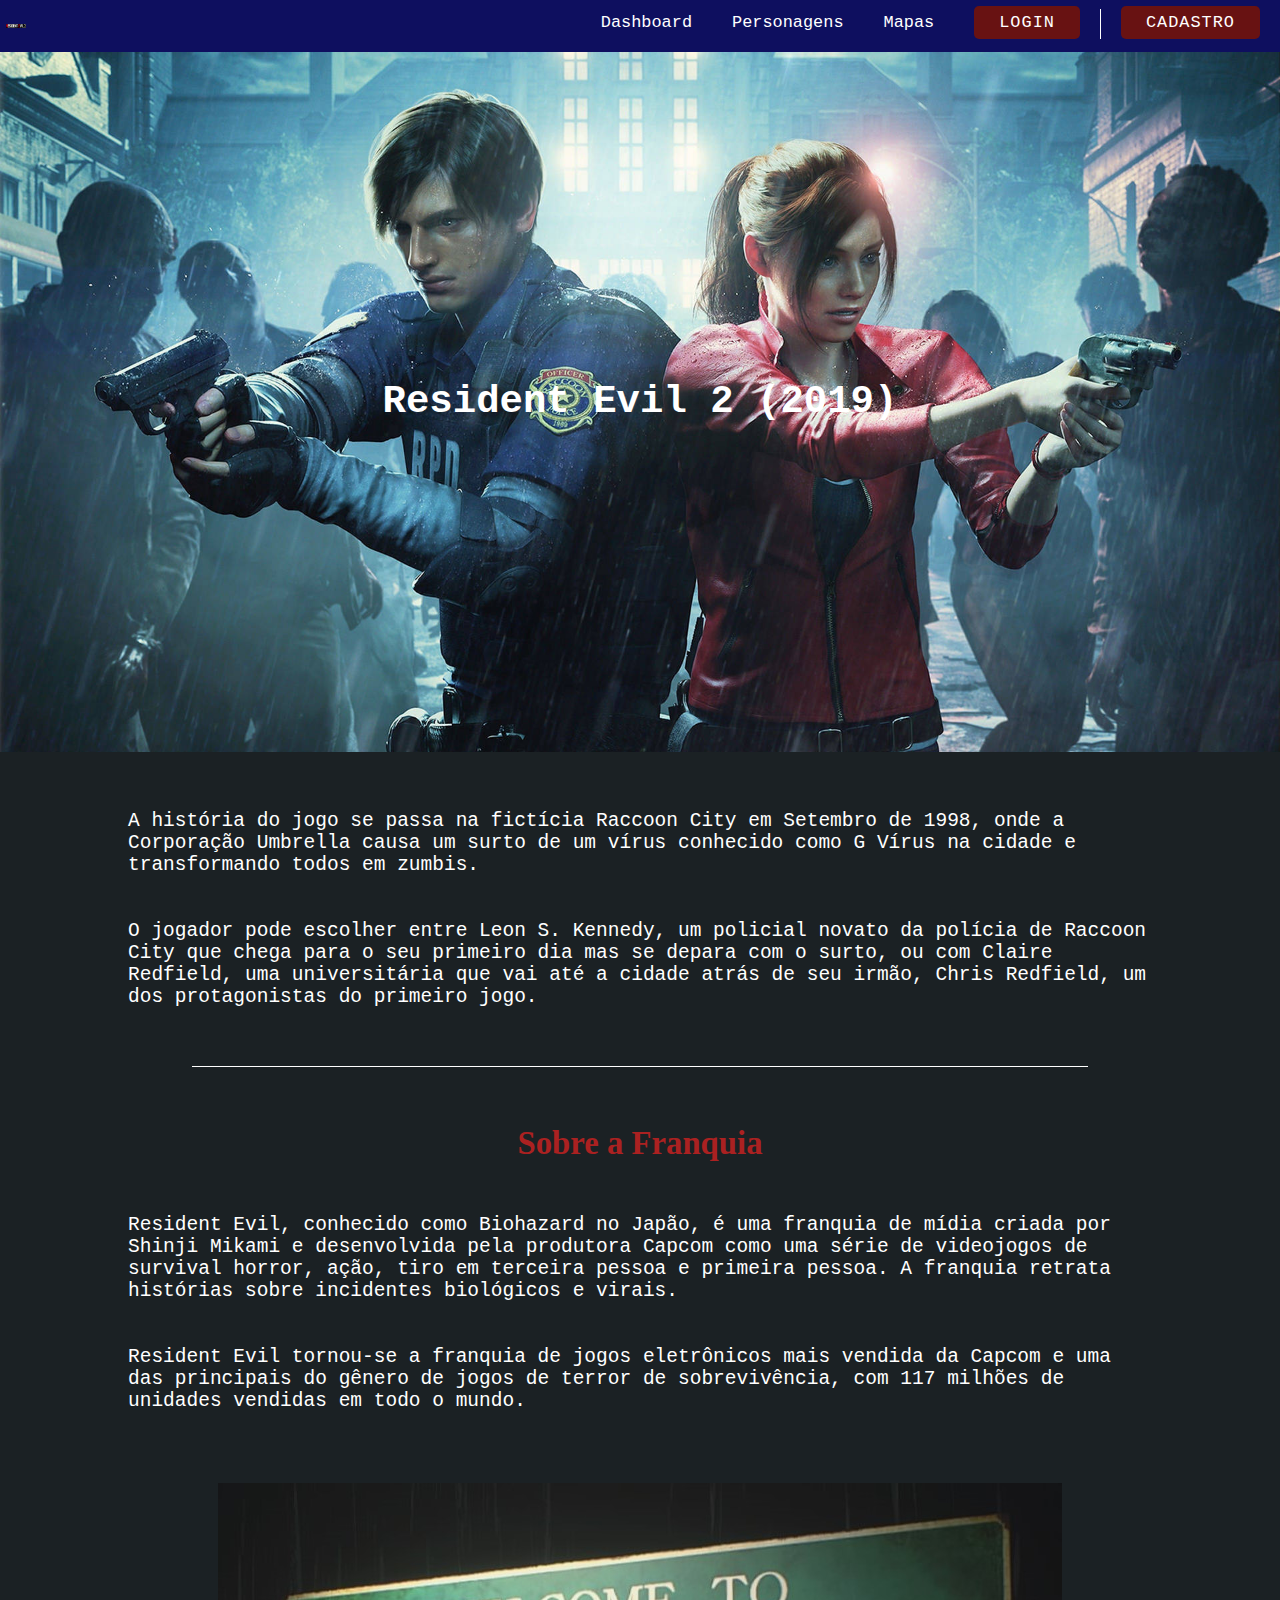
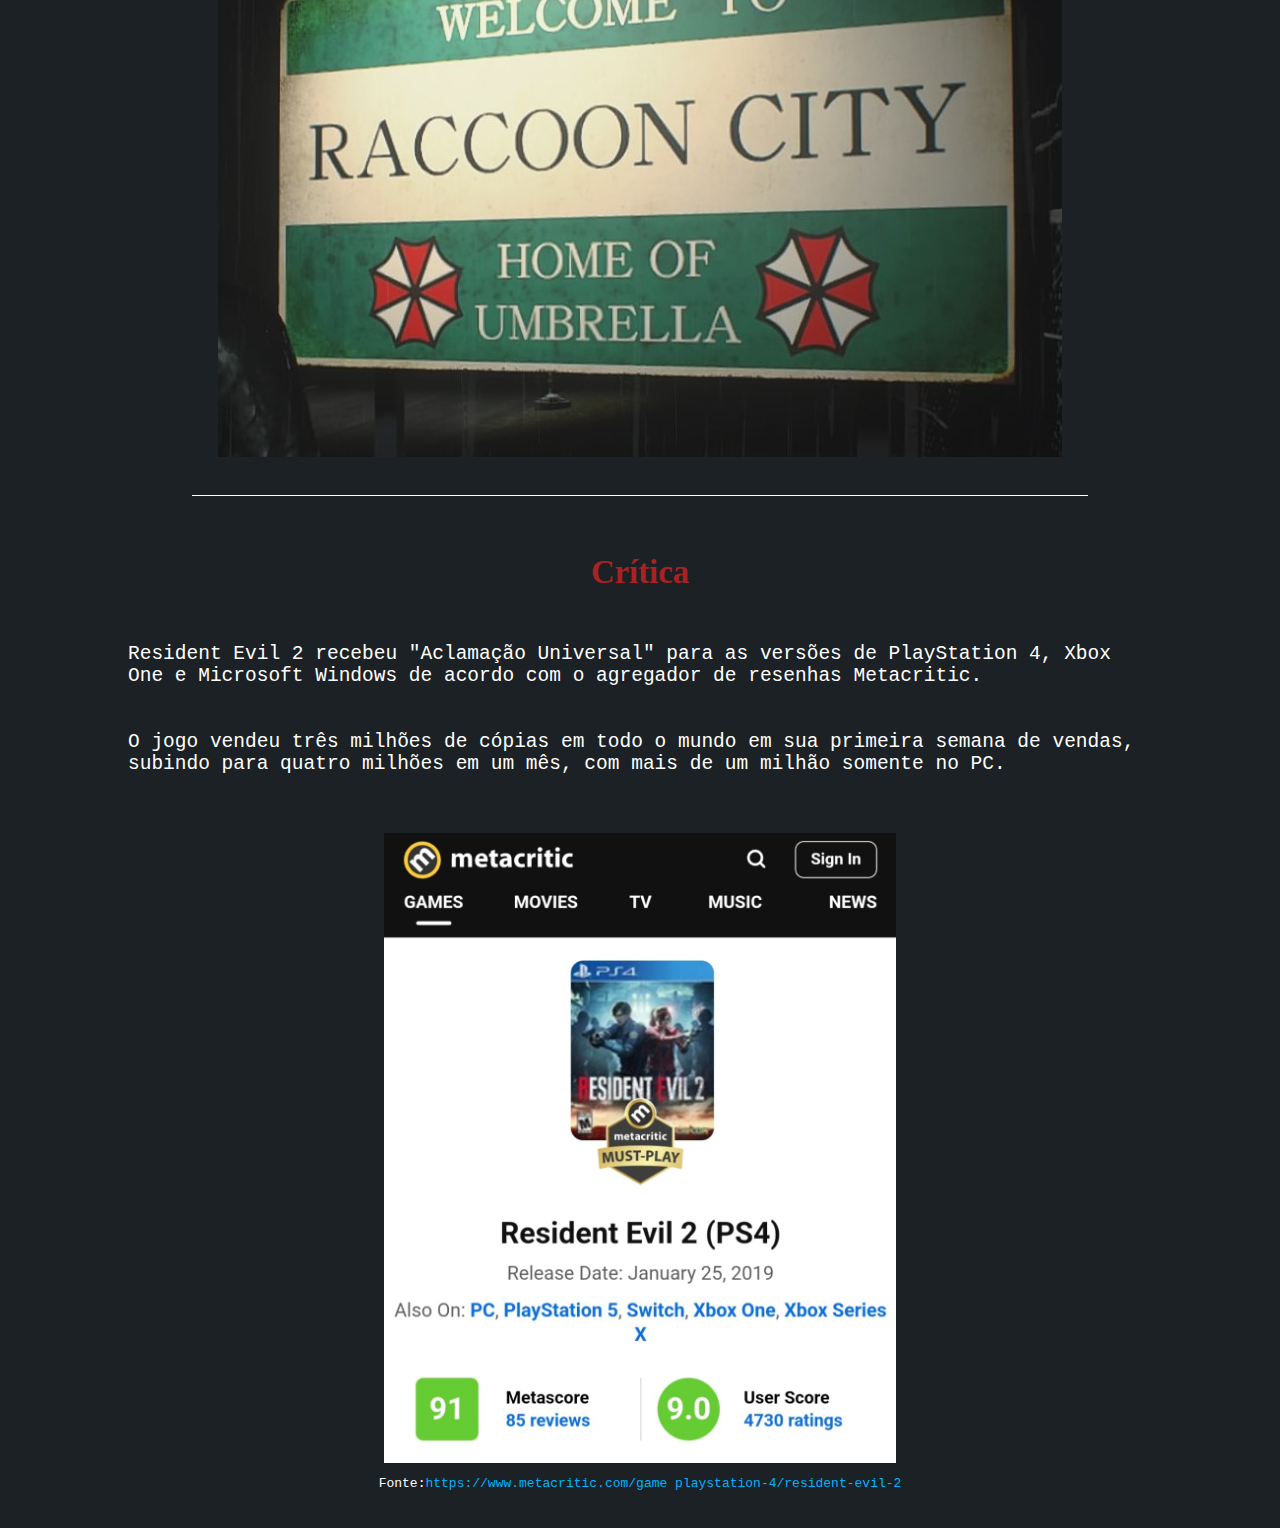
==== site/index.html @ abef38f1 "Inico da pg Cadastro e modificações indes e Person" ====
<!DOCTYPE html>
<html lang="en">

<head>
    <meta charset="UTF-8">
    <meta http-equiv="X-UA-Compatible" content="IE=edge">
    <meta name="viewport" content="width=device-width, initial-scale=1.0">
    <title>Home</title>
    <link rel="shortcut icon" href="img/UmbrellaIcon2.png">
    <link rel="stylesheet" href="style.css">
</head>

<body>
    <div class="containerGeralHome">
        <div class="containerHeader">
            <div class="headerContainer">
                <div class="ImgLogo">
                    <a href="index.html">
                        <img src="img/LogoRE21.jpg" alt="logoUmbrella">
                    </a>
                </div>
                <ul class="itensNavbar">
                    <li><a href="">Dashboard</a></li>
                    <li><a href="Personagens.html">Personagens</a></li>
                    <li><a href="">Mapas</a></li>
                    <li><a href="" class="ButtonLoggin">LOGIN</a></li>
                    <div class="separacaoHeader"></div>
                    <li><a href="cadastro.html" class="ButtonLoggin">CADASTRO</a></li>
                </ul>
            </div>
        </div>

        <div class="homeimg1">
            <div class="tituloRE2">
                <h3>Resident Evil 2 (2019)</h3>
            </div>
        </div>
        <div class="textoRE2">
            <p>
                A história do jogo se passa na fictícia Raccoon City em Setembro de 1998, onde a Corporação Umbrella
                causa um surto de um vírus conhecido como G Vírus na cidade e transformando todos em zumbis.<br><br><br>
                O jogador pode escolher entre Leon S. Kennedy, um policial novato da polícia de Raccoon City que
                chega para o seu primeiro dia mas se depara com o surto, ou com Claire Redfield, uma universitária
                que vai até a cidade atrás de seu irmão, Chris Redfield, um dos protagonistas do primeiro jogo.
            </p>
            
        </div>
        <div class="containerDivisoria"></div>

        <div class="headerSobreFranquia">
            <div class="containerSobreFranquia">
                <div class="tituloSobreFranquia">
                    <h3>Sobre a Franquia</h3>
                </div>
                <div class="textoSobreFranquia">
                    <p>Resident Evil, conhecido como Biohazard no Japão, é uma franquia de mídia criada por Shinji
                        Mikami e desenvolvida pela produtora Capcom como uma série de videojogos de survival horror,
                        ação, tiro em terceira pessoa e primeira pessoa. A franquia retrata histórias sobre incidentes
                        biológicos e virais.<br><br><br> 
                        Resident Evil tornou-se a franquia de jogos eletrônicos mais vendida da Capcom e uma das principais do gênero de jogos de terror de sobrevivência, com 117 milhões de unidades vendidas em todo o mundo.</p>
                </div>
                <div class="imgWelcome">
                    <img src="img/WelcomeRaccoon.jpg" alt="WelcomeRaccoon">
                </div>
            </div>
            <div class="containerDivisoria"></div>
        </div>

        <div class="headerCritica">
            <div class="containerCritica">
                <div class="tituloCritica">
                    <h3>Crítica</h3>
                </div>
                <div class="textoCritica">
                    <p>Resident Evil 2 recebeu "Aclamação Universal" para as versões de PlayStation 4, Xbox One e
                        Microsoft Windows de acordo com o agregador de resenhas Metacritic.<br><br><br>
                        O jogo vendeu três milhões de cópias em todo o mundo em sua primeira semana de vendas, subindo
                        para quatro milhões em um mês, com mais de um milhão somente no PC.</p>
                </div>
                <div class="imgCritica">
                    <img src="img/RE2Nota.jpg" alt="CriticaIMG">
                </div>
                <div class="linkCritica">
                    <p>
                        Fonte:<a href="https://www.metacritic.com/game/playstation-4/resident-evil-2">https://www.metacritic.com/game playstation-4/resident-evil-2</a> 
                    </p>
                </div>
            </div>
        </div>

    </div>


</body>

</html>
---- site/style.css ----
body {
    margin: 0;
    padding: 0;
    background-color: #1B2124;
    font-family: monospace;

}

/* HEADER NAVBAR*/

.containerGeralHome {
    width: 100%;
}

.containerHeader {
    display: flex;
    width: 100%;
    margin: auto;
    background-color: #0e0f5f;
    background-blend-mode: multiply;
    /* position: sticky;
    top: 0; */
}

.headerContainer {
    display: flex;
    width: 100%;
    align-items: center;
}

.ImgLogo img {
    display: flex;
    align-items: center;
    width: 70%;
    margin: 10%;
    margin-left: 20%;
    transition: 0.5s;
}

.ImgLogo img:hover{
    display: flex;
    align-items: center;
    width: 85%;
    margin: 10%;
    margin-left: 20%;
    transition: 0.5s;
}

.itensNavbar {
    display: flex;
    list-style: none;
    margin-left: 40%;
    width: 100%;
    justify-content: space-evenly;
}

.itensNavbar a {
    margin: 20px;
    font-size: 130%;
    color: white;
    text-decoration: none;
}

.ButtonLoggin {
    cursor: pointer;
    padding: 7px 25px;
    color: white;
    letter-spacing: 1px;
    border-radius: 5px;
    text-decoration: none;
    background-color: #681212;
    transition: 0.5s;
}

.ButtonLoggin:hover{
    cursor: pointer;
    padding: 7px 25px;
    color: white;
    letter-spacing: 3px;
    border-radius: 5px;
    text-decoration: none;
    border: 4px solid #681212;
    background-color: transparent;
    transition: 0.5s;
}

.separacaoHeader{
    display: flex;
    width: 1px;
    margin-top: -4px;
    height: 30px;
    background: white;
}

/* EXPLICANDO HISTÓRIA */

.homeimg1 {
    display: flex;
    margin-bottom: 3%;
    background-image: url(img/RE2R.jpg);
    background-size: 100%;
    width: 100%;
    height: 700px;
    text-align: center;
    background-repeat: no-repeat;
    align-items: center;
    color: white;
}

.tituloRE2 {
    width: 100%;
    justify-content: center;
    flex-direction: column;
    /* transition: .5s ease-out;
    transition-delay: .2s;   */
}

.tituloRE2 h3 {
    width: 100%;
    font-size: 300%;
}

.textoRE2 {
    display: flex;
    justify-content: center;
    align-items: center;
}

.textoRE2 p {
    display: flex;
    font-size: 150%;
    color: white;
    width: 80%;

}

/* SOBRE FRANQUIA*/

.imgWelcome {
    display: flex;
    justify-content: center;
}

.imgWelcome img {
    margin-top: 4%;
    margin-bottom: 0%;
    display: flex;
    justify-content: center;
}

.tituloSobreFranquia {
    display: flex;
    font-family: 'Times New Roman', Times, serif;
    color: #ab2121;
    justify-content: center;
    font-size: 175%;
    margin-top: -1%;
}

.textoSobreFranquia {
    display: flex;
    justify-content: center;
    color: white;
}

.textoSobreFranquia p {
    display: flex;
    width: 80%;
    font-size: 150%;
}

.containerDivisoria {
    display: flex;
    width: 70%;
    margin: 3% 15%;
    height: 0.5px;
    background: white;
}

/* CRÍTICA */

.tituloCritica {
    display: flex;
    justify-content: center;
    font-family: 'Times New Roman', Times, serif;
    color: #ab2121;
    font-size: 175%;
    margin-top: -1%;
}

.textoCritica {
    display: flex;
    justify-content: center;
    color: white;
}

.textoCritica p {
    display: flex;
    width: 80%;
    font-size: 150%;
}

.imgCritica {
    display: flex;
    justify-content: center;
}

.imgCritica img {
    margin-top: 3%;
    display: flex;
    justify-content: center;
    width: 40%;
}

.linkCritica {
    display: flex;
    justify-content: center;
    color: white;
    list-style: none;
    width: 100%;
    font-size: 100%;
}

.linkCritica a {
    text-decoration: none;
    color: rgb(0, 179, 255);
}

/* Página PERSONAGENS */

.containerPersonagens{
    backdrop-filter: blur(10px);
}

.PersonagensImgGeral {
    display: flex;
    background-image: url(img/wpp\ RE2.jpg);
    background-size: 100%;
    /* background-repeat: no-repeat; */
    width: 100%;
    height: 4250px;
    background-color: #444444a6;
    background-blend-mode: multiply;
}

.PersonagensContainetGeral {
    display: flex;
    justify-content: center;
}

/* Leon */
.containerLeonGeral {
    display: flex;
    justify-content: center;
    background-color: #d1d1d1a8;
    margin: 5%;
    width: 60%;
   border-top-left-radius: 140px;
   border-bottom-left-radius: 140px;

}


.ImgLeon img {
    display: flex;
    margin-top: 23%;
    margin-left: 5%;
    border-radius: 55%;
}

.sobreLeon {
    font-size: 150%;
    width: 60%;
    margin-left: 10%;
    color: rgb(0, 0, 0);
}

.containerDivisoriaP {
    display: flex;
    width: 90%;
    margin: 3% 5%;
    height: 0.5px;
    background: white;
}


/* Claire */
.containerPosition{
    display: flex;
    justify-content: end;
}

.containerClaireGeral {
    display: flex;
    justify-content: center;
    background-color: #d1d1d1a8;
    margin-right: 5%;
    margin-top: 3%;
    margin-bottom: 3%;
    width: 55%;
    border-top-right-radius: 140px;
    border-bottom-right-radius: 140px;
}

.ImgClaire img {
    display: flex;
    margin-top: 20%;
    margin-left: 0%;
    border-radius: 50%;
}

.sobreClaire {
    font-size: 150%;
    width: 60%;
    margin-left: 5%;
    color: rgb(0, 0, 0);
}

.containerDivisoriaP {
    display: flex;
    width: 90%;
    margin: 3% 5%;
    height: 1px;
    background: rgb(253, 253, 253);
}

/* Ada */
.containerAda {
    display: flex;
    justify-content: center;
    background-color: #d1d1d1a8;
    margin: 5%;
    width: 55%;
    border-radius: 0%;
    border-top-left-radius: 140px;
    border-bottom-left-radius: 140px;
}

.ImgAda img {
    display: flex;
    margin-top: 16%;
    margin-left: 7%;
    border-radius: 55%;
}

.sobreAda {
    font-size: 150%;
    width: 60%;
    margin-left: 10%;
    color: rgb(0, 0, 0);
}

.containerDivisoriaP {
    display: flex;
    width: 90%;
    margin: 3% 5%;
    height: 0.5px;
    background: white;
}

/* Sherry */
.containerPosition{
    display: flex;
    justify-content: end;
}

.containerSherryGeral {
    display: flex;
    justify-content: center;
    background-color: #d1d1d1a8;
    margin-right: 5%;
    margin-top: 3%;
    margin-bottom: 3%;
    width: 55%;
    border-top-right-radius: 140px;
    border-bottom-right-radius: 140px;
}

.ImgSherry img {
    display: flex;
    margin-top: 15%;
    margin-left: 3%;
    border-radius: 50%;
}

.sobreSherry {
    font-size: 150%;
    width: 60%;
    margin-left: 5%;
    color: rgb(0, 0, 0);
}

.containerDivisoriaP {
    display: flex;
    width: 90%;
    margin: 3% 5%;
    height: 1px;
    background: rgb(253, 253, 253);
}

/*  Annete  */

.containerAnnete {
    display: flex;
    justify-content: center;
    background-color: #d1d1d1a8;
    margin: 5%;
    width: 55%;
    border-radius: 0%;
    border-top-left-radius: 140px;
    border-bottom-left-radius: 140px;
}

.ImgAnnete img {
    display: flex;
    margin-top: 24%;
    margin-left: 7%;
    border-radius: 55%;
}

.sobreAnnete {
    font-size: 150%;
    width: 60%;
    margin-left: 10%;
    color: rgb(0, 0, 0);
}

.containerDivisoriaP {
    display: flex;
    width: 90%;
    margin: 3% 5%;
    height: 0.5px;
    background: white;
}

/* Willian */

.containerPosition{
    display: flex;
    justify-content: end;
}

.containerWillianGeral {
    display: flex;
    justify-content: center;
    background-color: #d1d1d1a8;
    margin-right: 5%;
    margin-top: 3%;
    margin-bottom: 3%;
    width: 55%;
    border-top-right-radius: 140px;
    border-bottom-right-radius: 140px;
}

.ImgWillian img {
    display: flex;
    margin-top: 15%;
    margin-left: 3%;
    border-radius: 50%;
}

.sobreWillian {
    font-size: 150%;
    width: 60%;
    margin-left: 5%;
    color: rgb(0, 0, 0);
}

.containerDivisoriaPV {
    display: flex;
    width: 90%;
    margin: 3% 5%;
    height: 2px;
    background: rgb(65, 0, 0);
}

/* Viloões */

/* Tyrant */

.containerGeralTyrant{
    display: flex;
}

.containerTyrant {
    display: flex;
    justify-content: center;
    background-color: #0e0e0ebf;
    margin: 5%;
    width: 60%;
    border-radius: 0%;
    border-top-left-radius: 140px;
    border-bottom-left-radius: 140px;
    border: 1px solid rgb(86, 85, 85);
}

.ImgTyrant img {
    display: flex;
    width: 250px;
    margin-top: 20%;
    margin-left: 7%;
    border-radius: 55%;
}

.sobreTyrant {
    font-size: 150%;
    width: 60%;
    margin-left: 10%;
    color: rgb(255, 255, 255);
}

.containerEstrategiaTyrant{
    /* background-color: rgba(255, 255, 0, 0.833); */
    background-image: url(img/note.jpeg);
    background-size: 400px;
    background-repeat: no-repeat;
    margin: 5%;
    width: 20%;
    border: 4px solid rgb(0, 0, 0);
    border-radius: 10px;
}

.textoEstrategiaTyrant{
    display: flex;
    flex-direction: column;
}

.textoEstrategiaTyrant h3{
    display: flex;
    margin-top: 20%;
    font-size: 180%;
    justify-content: center;
}

.textoEstrategiaTyrant p{
    display: flex;
    width: 90%;
    font-size: 130%;
    margin-left: 5%;
}

.containerDivisoriaPV {
    display: flex;
    width: 90%;
    margin: 3% 5%;
    height: 2px;
    background: rgb(155, 0, 0);
}

/* Willian G */

.willianGTitulo{
    display: flex;
    justify-content: center;
    color: white;
    font-size: 150%;
}

.containerBody{
    display: flex;
    justify-content: center;
    margin-top: 2%;
}

.containerGeralG{
    justify-content: center;
    width: 60%;
    margin: 0;
    font-family: Arial;
    margin-bottom: 5%;
}

.G1 .tabcontent{
    display: flex;
    flex-direction: column;
}

.tablink {
    background-color: #662222;
    color: rgb(255, 255, 255);
    float: left;
    border: none;
    outline: none;
    cursor: pointer;
    transition: 0.5s;
    padding: 14px 16px;
    font-size: 17px;
    width: 20%;
}

.tablink:hover {
    background-color: rgba(24, 24, 24, 0.999);
    color: white;
}

.tabcontent {
    color: white;
    display: none;
    padding: 50px 0px;
    height: 100%;
}

/* G1 */
#G1 {
    background-color: rgba(24, 24, 24, 0.999);
}

.ImgWG img{
    display: flex;
    width: 100%;
    margin-bottom: 3%;
}

.TextoG{
    width: 80%; 
    margin-left: 10%;
    margin-bottom: -3%;
}

/* G2 */

#G2 {
    background-color: rgba(24, 24, 24, 0.999);
}

.ImgWG img{
    display: flex;
    width: 100%;
    margin-bottom: 3%;
}

.TextoG{
    width: 80%; 
    margin-left: 10%;
    margin-bottom: -3%;
}

/* G3 */

#G3 {
    background-color:rgba(24, 24, 24, 0.999);
}

.ImgWG img{
    display: flex;
    width: 100%;
    margin-bottom: 3%;
}

.TextoG{
    width: 80%; 
    margin-left: 10%;
    margin-bottom: -3%;
}

/* G4 */

#G4 {
    background-color:  rgba(24, 24, 24, 0.999);
}

.ImgWG img{
    display: flex;
    width: 100%;
    margin-bottom: 3%;
}

.TextoG{
    width: 80%; 
    margin-left: 10%;
    margin-bottom: -3%;
}

/* G5 */

#G5 {
    background-color: rgba(24, 24, 24, 0.999);
}

.ImgWG img{
    display: flex;
    width: 100%;
    margin-bottom: 3%;
}

.TextoG{
    width: 80%; 
    margin-left: 10%;
    margin-bottom: -3%;
}
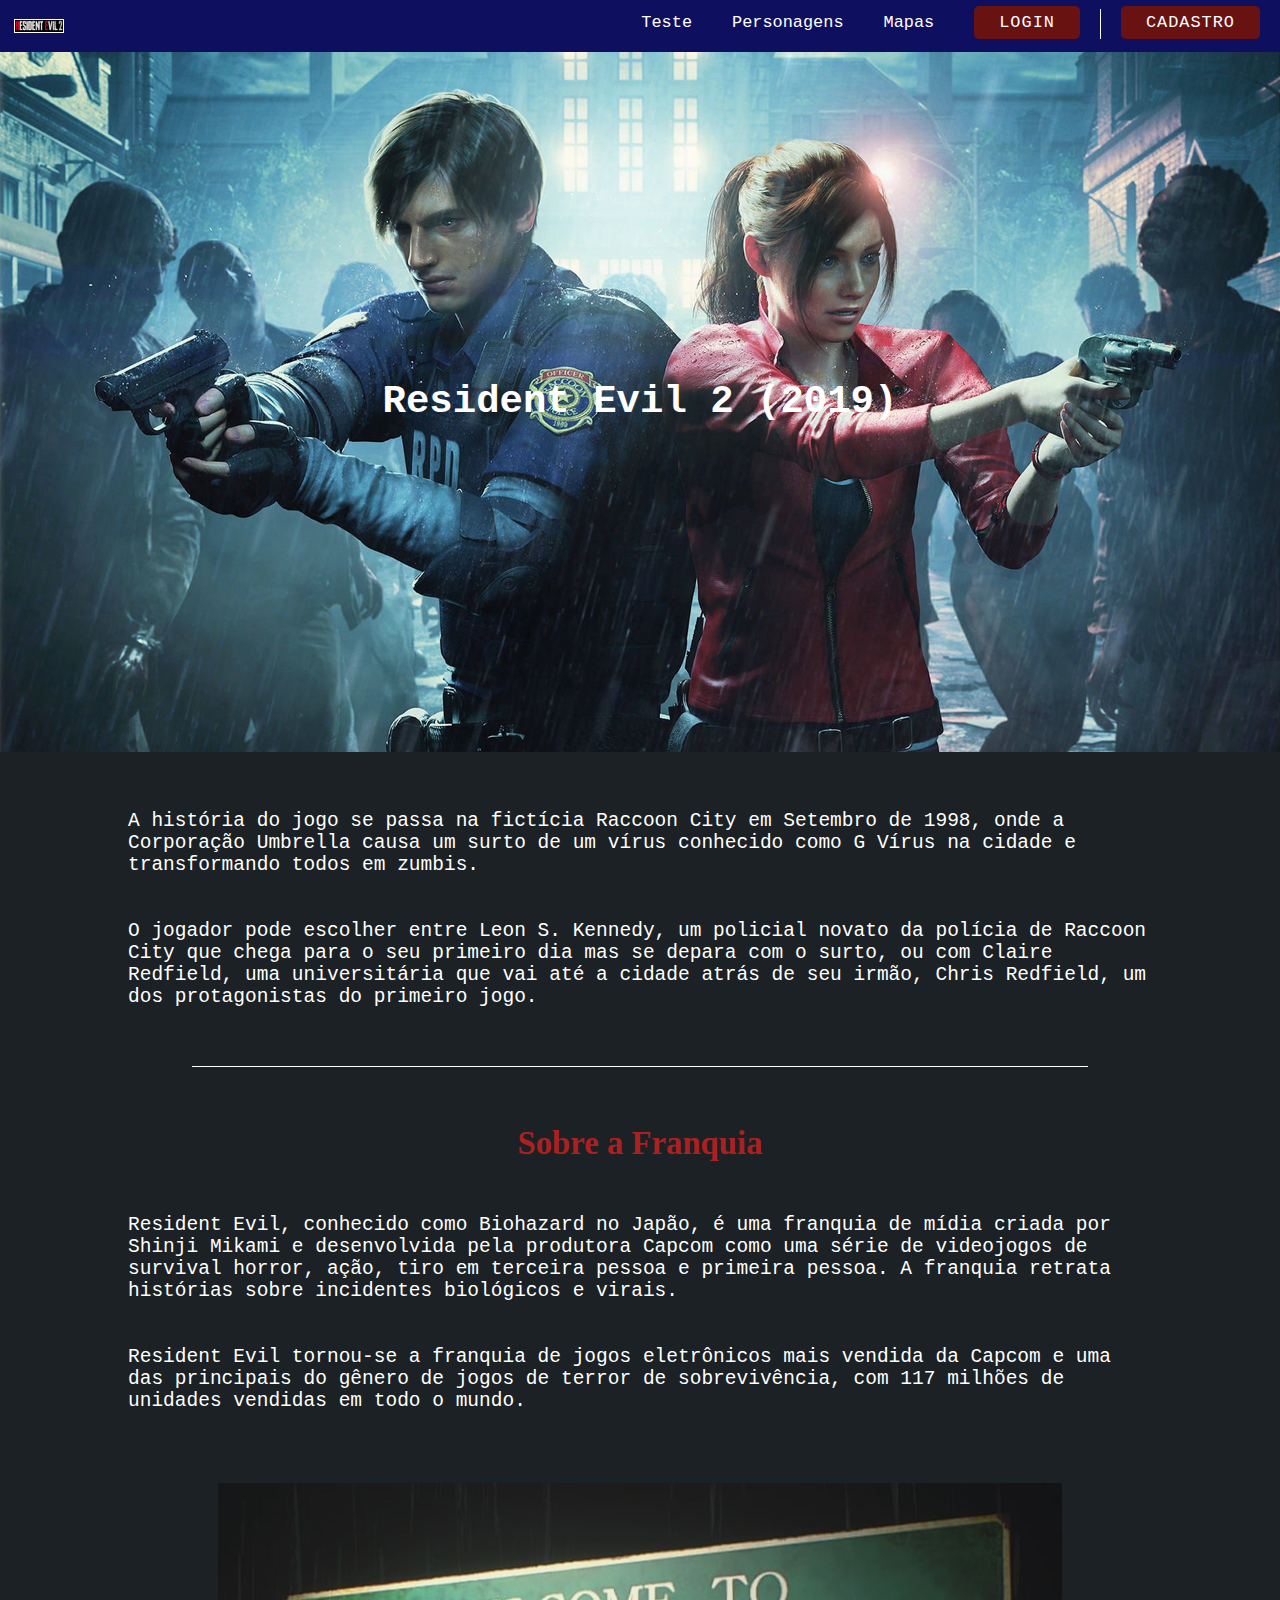
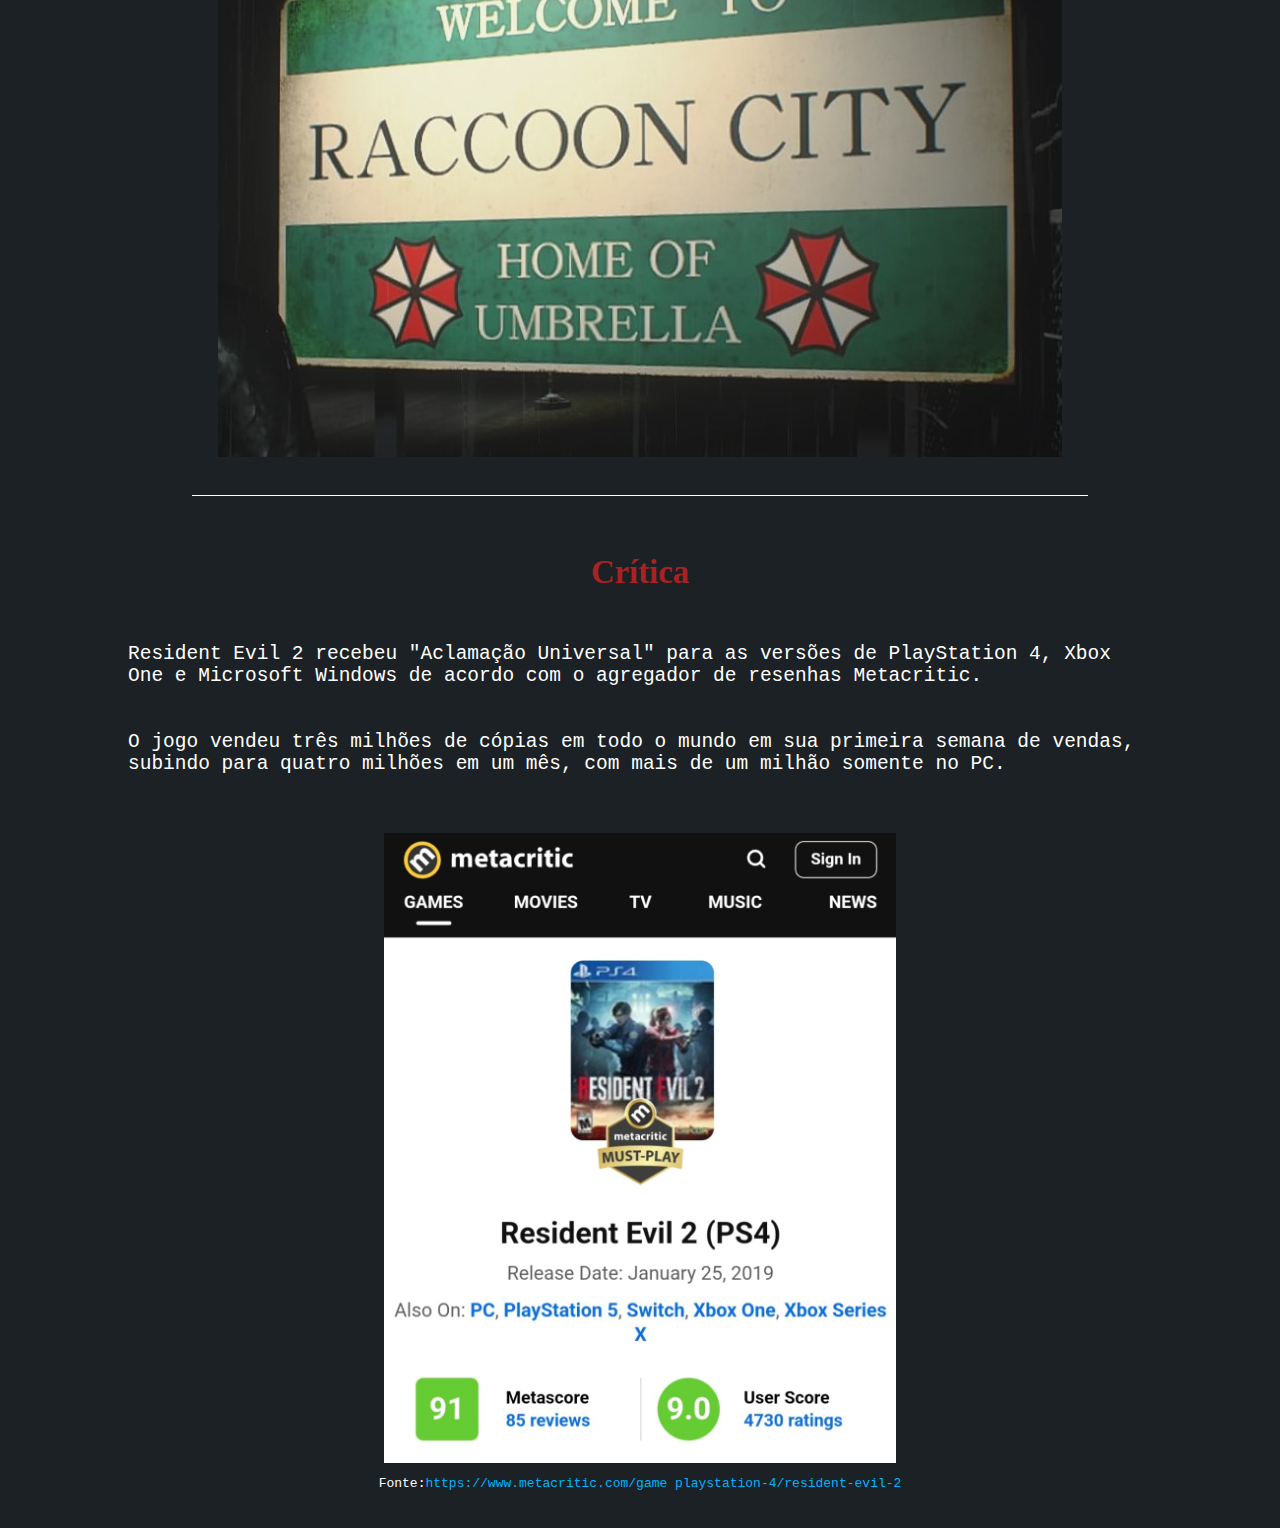
==== commit adb4cb44: "Inicio pagina teste e ajuste no login e cadastro" ====
--- a/site/index.html
+++ b/site/index.html
@@ -20,10 +20,10 @@
                     </a>
                 </div>
                 <ul class="itensNavbar">
-                    <li><a href="">Dashboard</a></li>
+                    <li><a href="Teste.html">Teste</a></li>
                     <li><a href="Personagens.html">Personagens</a></li>
                     <li><a href="">Mapas</a></li>
-                    <li><a href="" class="ButtonLoggin">LOGIN</a></li>
+                    <li><a href="login.html" class="ButtonLoggin">LOGIN</a></li>
                     <div class="separacaoHeader"></div>
                     <li><a href="cadastro.html" class="ButtonLoggin">CADASTRO</a></li>
                 </ul>
--- a/site/style.css
+++ b/site/style.css
@@ -35,6 +35,7 @@
     margin: 10%;
     margin-left: 20%;
     transition: 0.5s;
+    border: 1px solid white;
 }
 
 .ImgLogo img:hover{
@@ -516,7 +517,7 @@
     background-repeat: no-repeat;
     margin: 5%;
     width: 20%;
-    border: 4px solid rgb(0, 0, 0);
+    /* border: 4px solid rgb(0, 0, 0); */
     border-radius: 10px;
 }
 
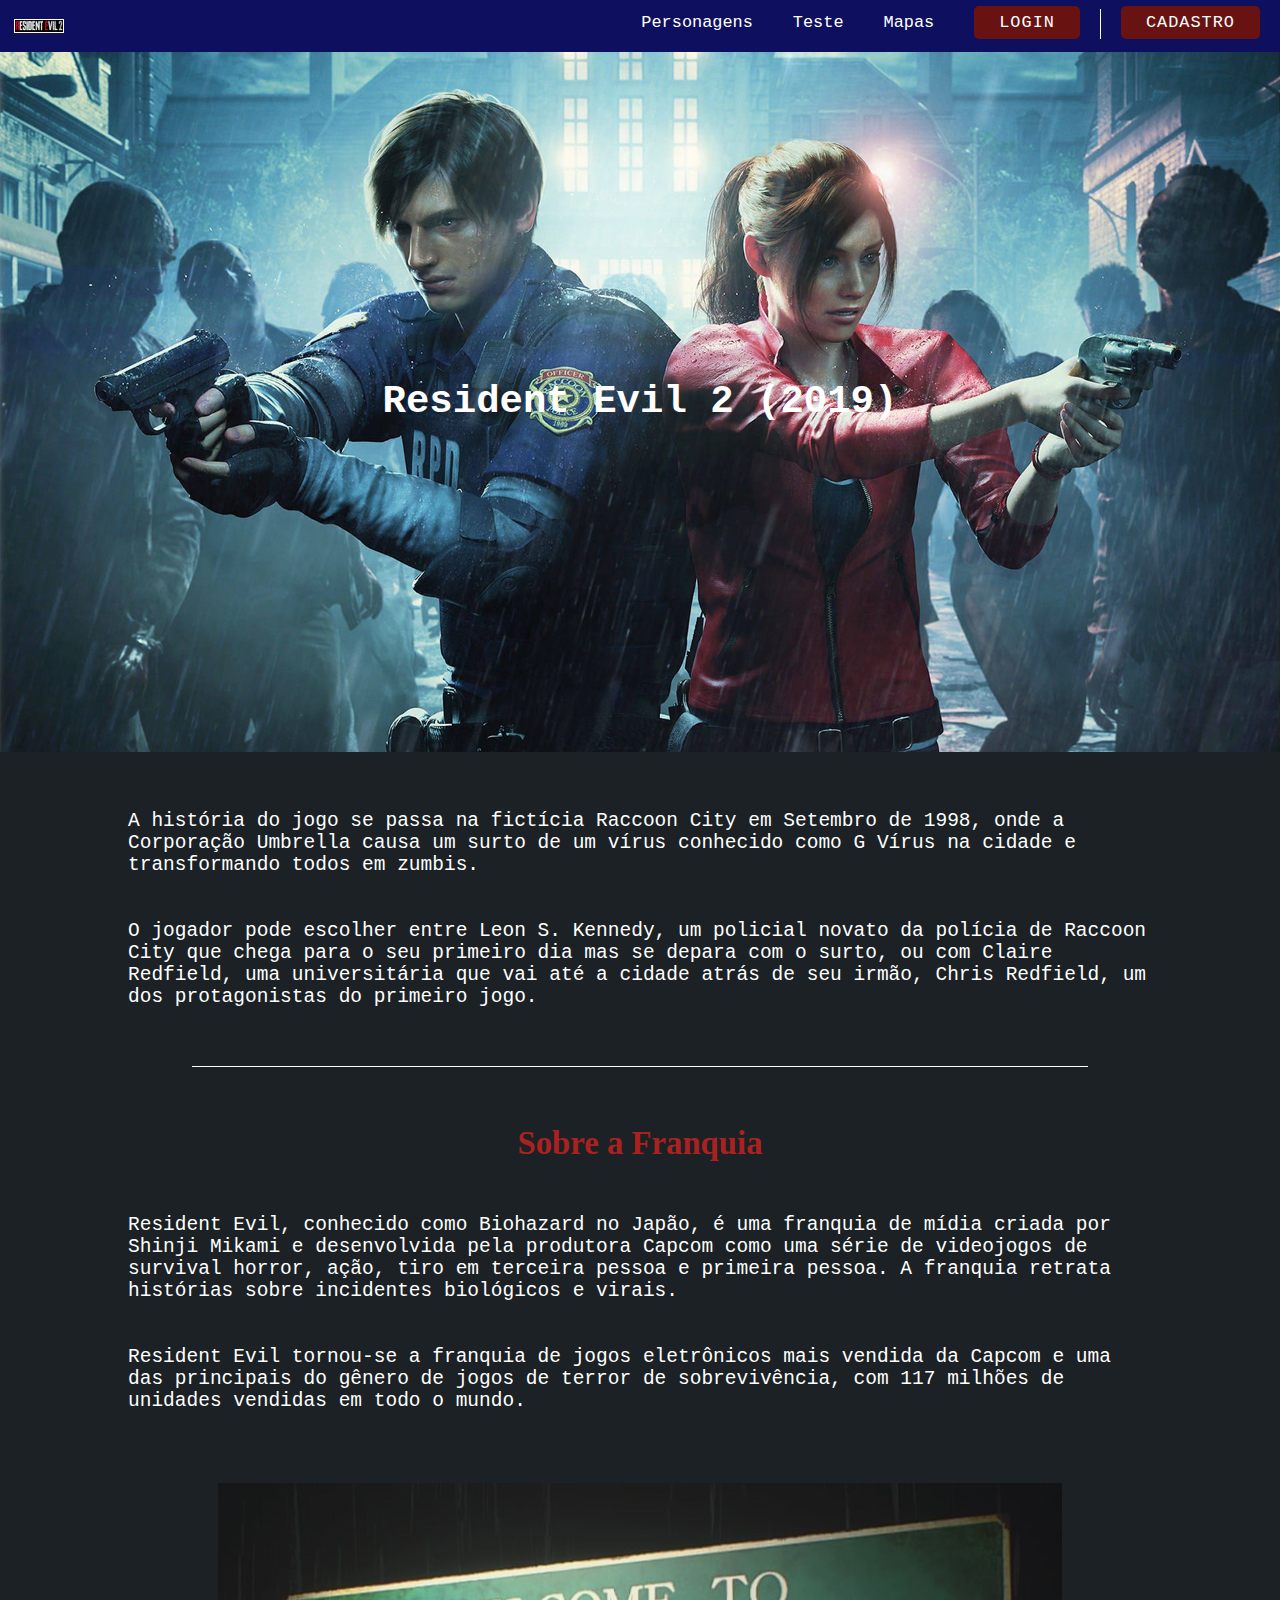
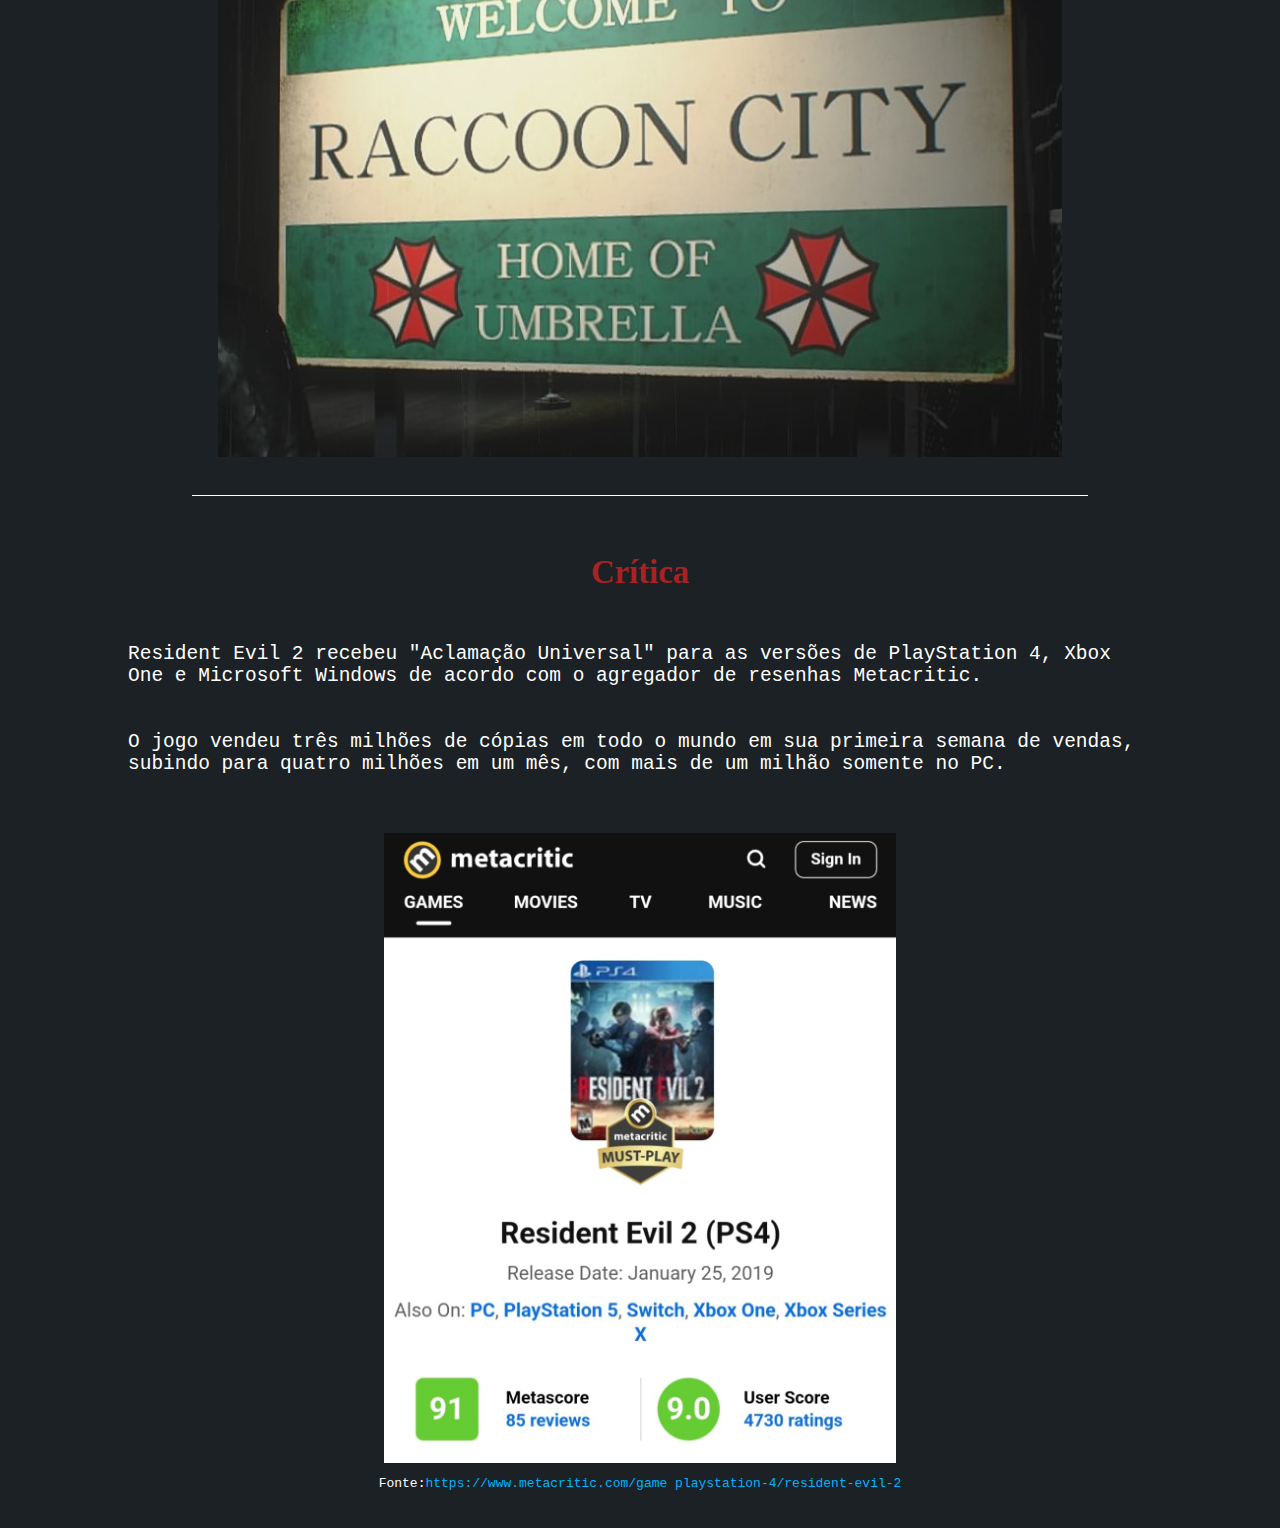
==== commit b751afbb: "atualização da pg teste no grafico" ====
--- a/site/index.html
+++ b/site/index.html
@@ -20,8 +20,8 @@
                     </a>
                 </div>
                 <ul class="itensNavbar">
+                    <li><a href="Personagens.html">Personagens</a></li>
                     <li><a href="Teste.html">Teste</a></li>
-                    <li><a href="Personagens.html">Personagens</a></li>
                     <li><a href="">Mapas</a></li>
                     <li><a href="login.html" class="ButtonLoggin">LOGIN</a></li>
                     <div class="separacaoHeader"></div>
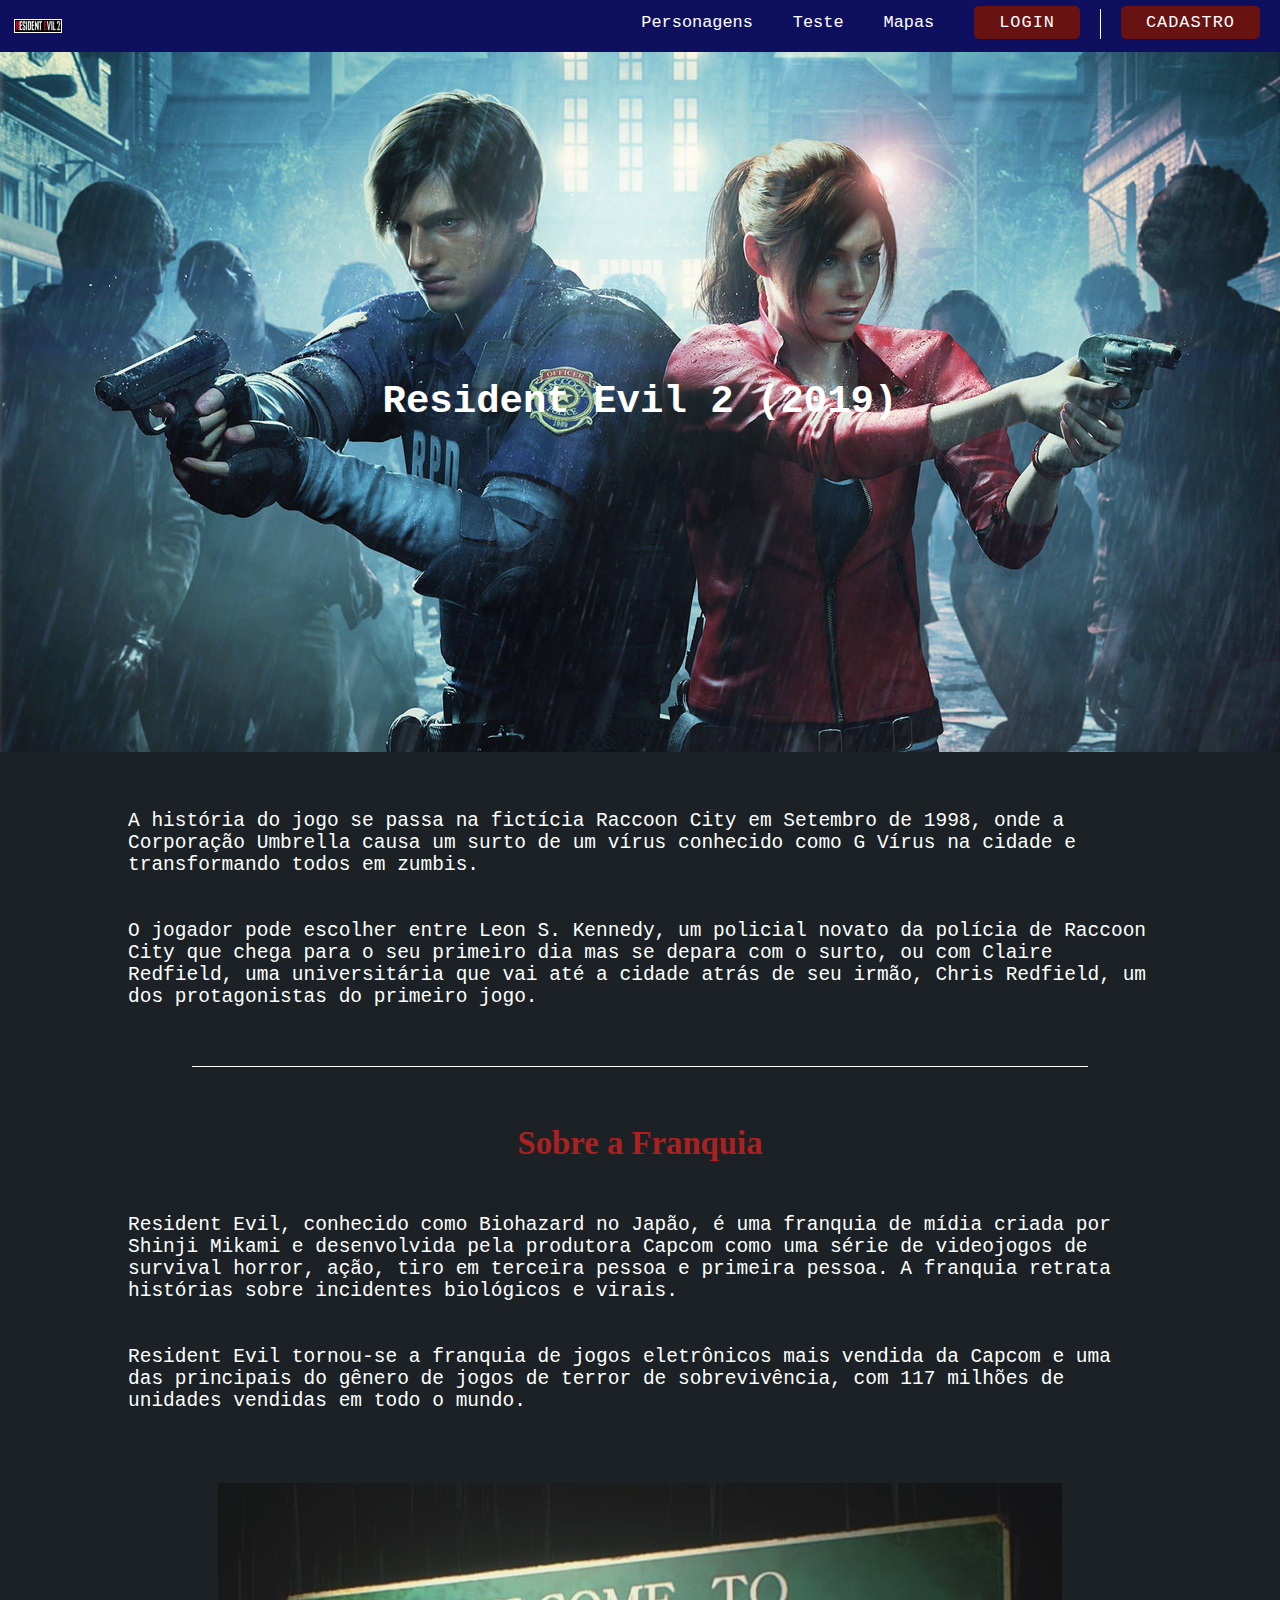
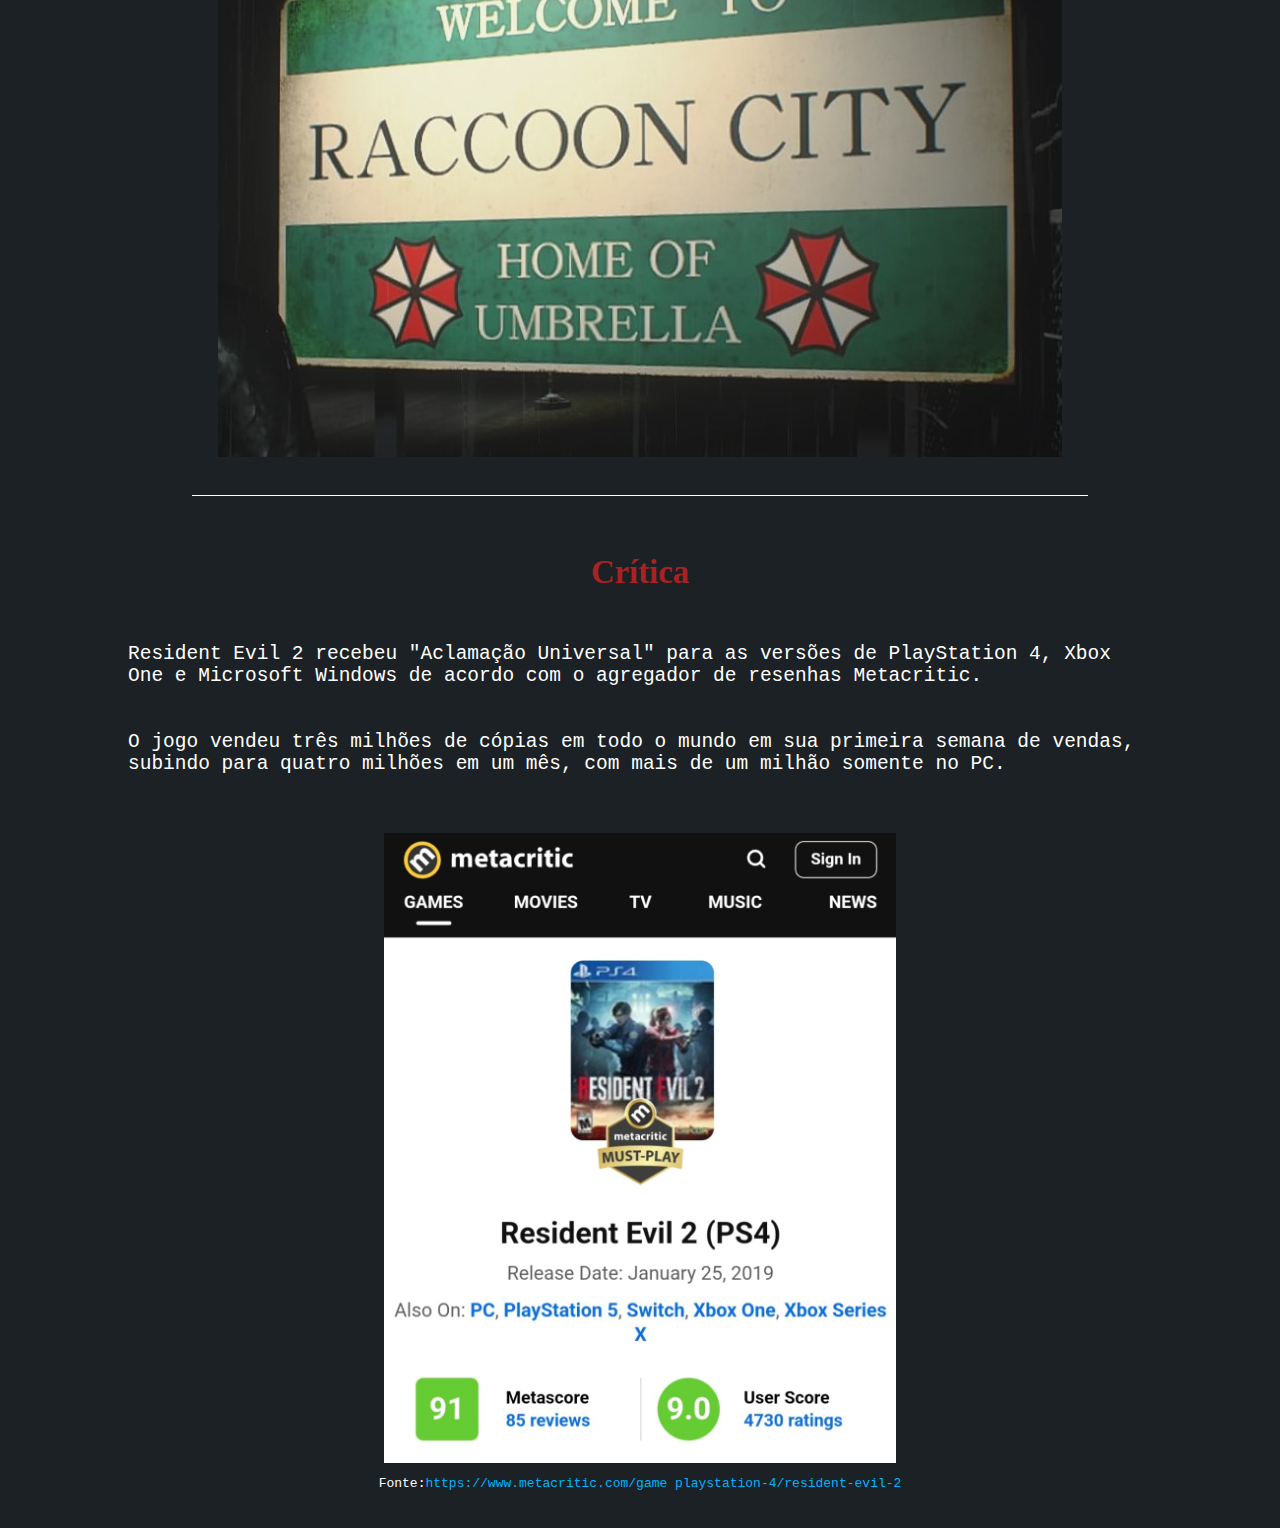
==== commit d0b21c7f: "Desenvolvimento da pagina mapas" ====
--- a/site/index.html
+++ b/site/index.html
@@ -22,7 +22,7 @@
                 <ul class="itensNavbar">
                     <li><a href="Personagens.html">Personagens</a></li>
                     <li><a href="Teste.html">Teste</a></li>
-                    <li><a href="">Mapas</a></li>
+                    <li><a href="mapas.html">Mapas</a></li>
                     <li><a href="login.html" class="ButtonLoggin">LOGIN</a></li>
                     <div class="separacaoHeader"></div>
                     <li><a href="cadastro.html" class="ButtonLoggin">CADASTRO</a></li>
--- a/site/style.css
+++ b/site/style.css
@@ -3,8 +3,11 @@
     padding: 0;
     background-color: #1B2124;
     font-family: monospace;
-
-}
+}
+
+* {
+    box-sizing: border-box;
+  }
 
 /* HEADER NAVBAR*/
 
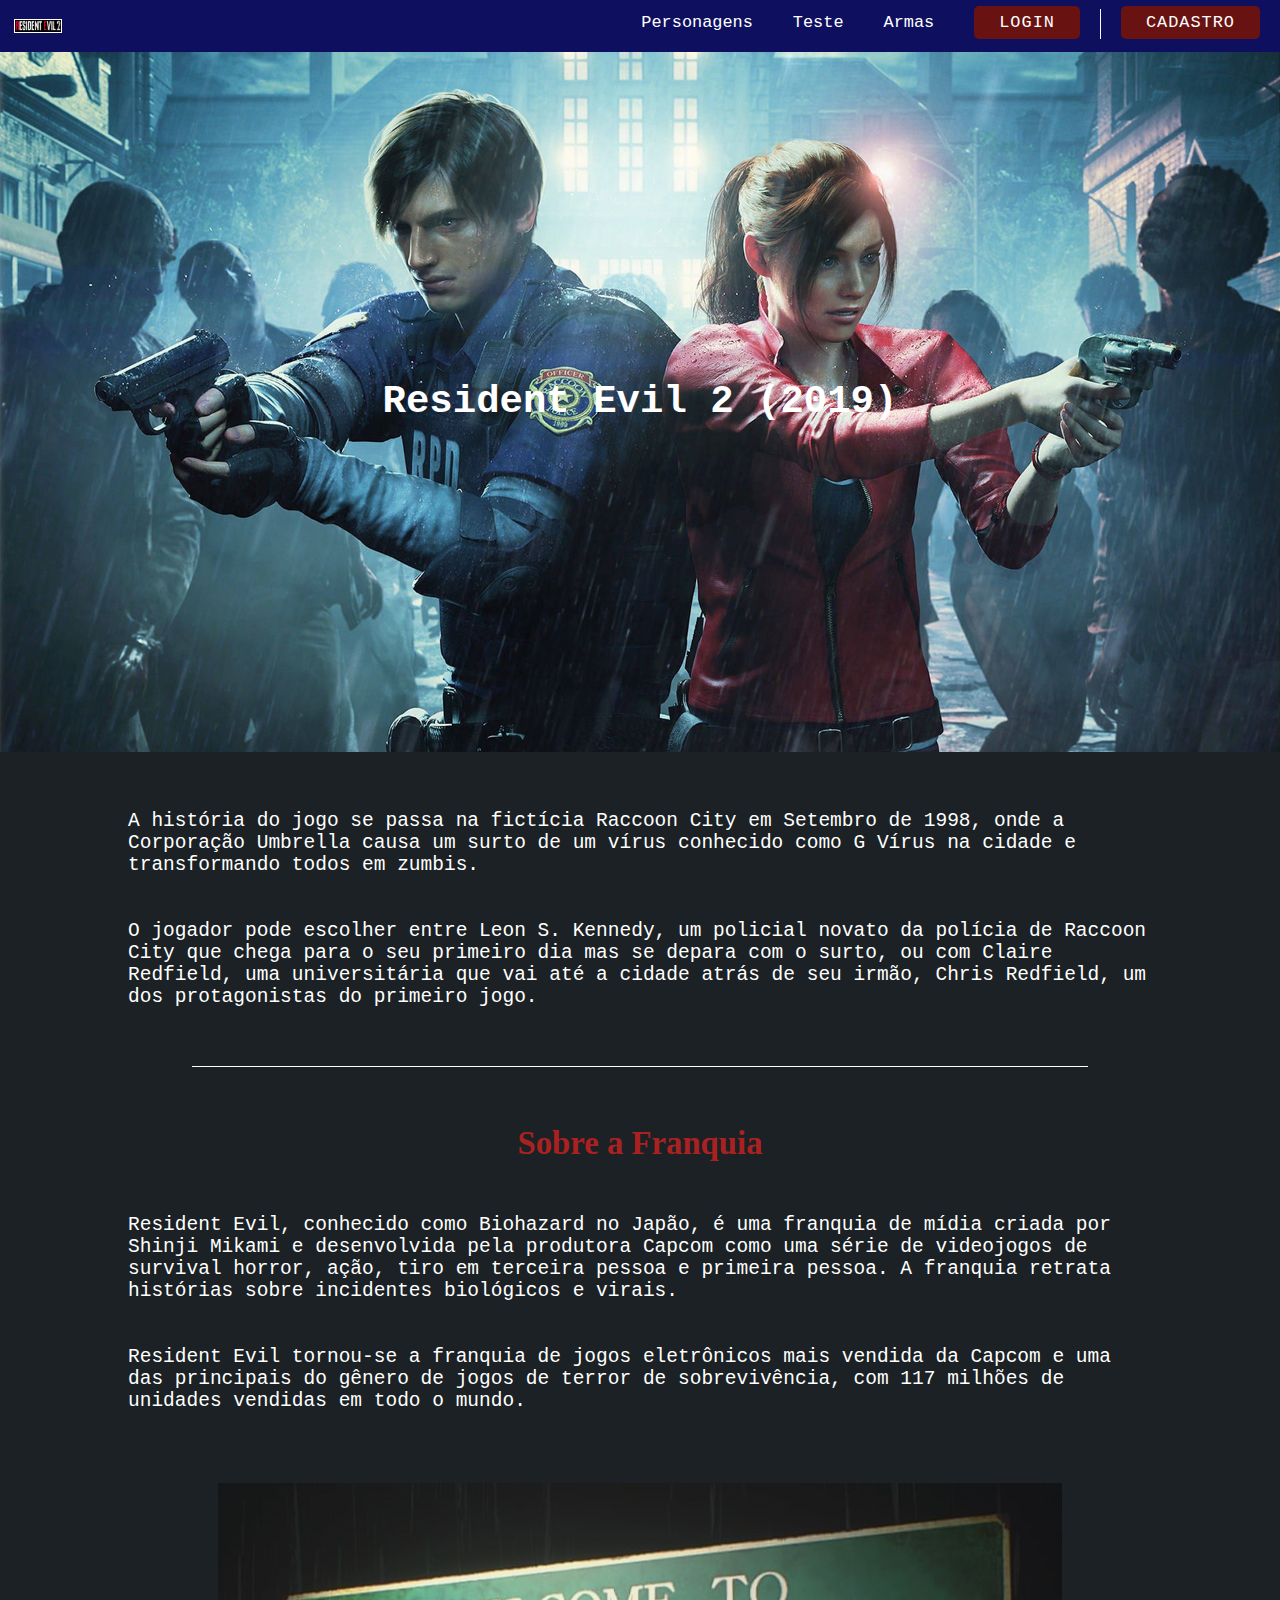
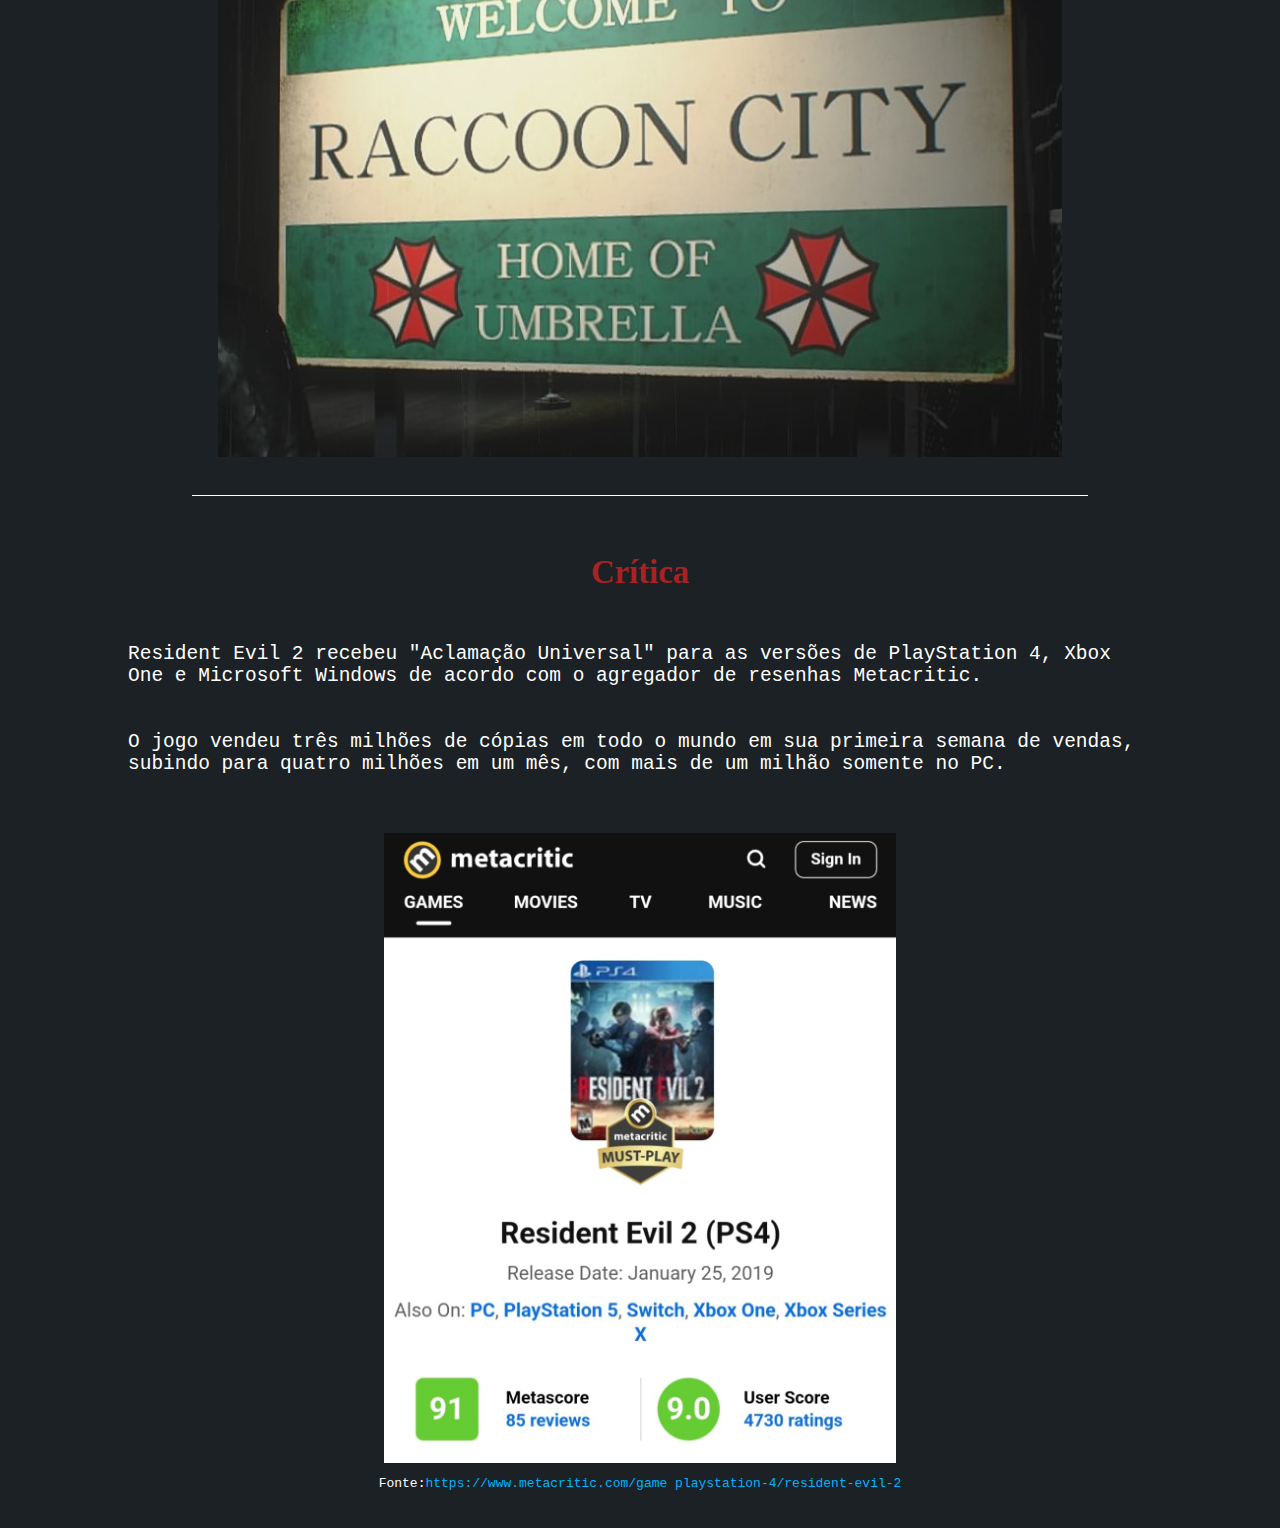
==== commit 71887a76: "Troca de Pagina de Mapas para Armas" ====
--- a/site/index.html
+++ b/site/index.html
@@ -22,7 +22,7 @@
                 <ul class="itensNavbar">
                     <li><a href="Personagens.html">Personagens</a></li>
                     <li><a href="Teste.html">Teste</a></li>
-                    <li><a href="mapas.html">Mapas</a></li>
+                    <li><a href="armas.html">Armas</a></li>
                     <li><a href="login.html" class="ButtonLoggin">LOGIN</a></li>
                     <div class="separacaoHeader"></div>
                     <li><a href="cadastro.html" class="ButtonLoggin">CADASTRO</a></li>
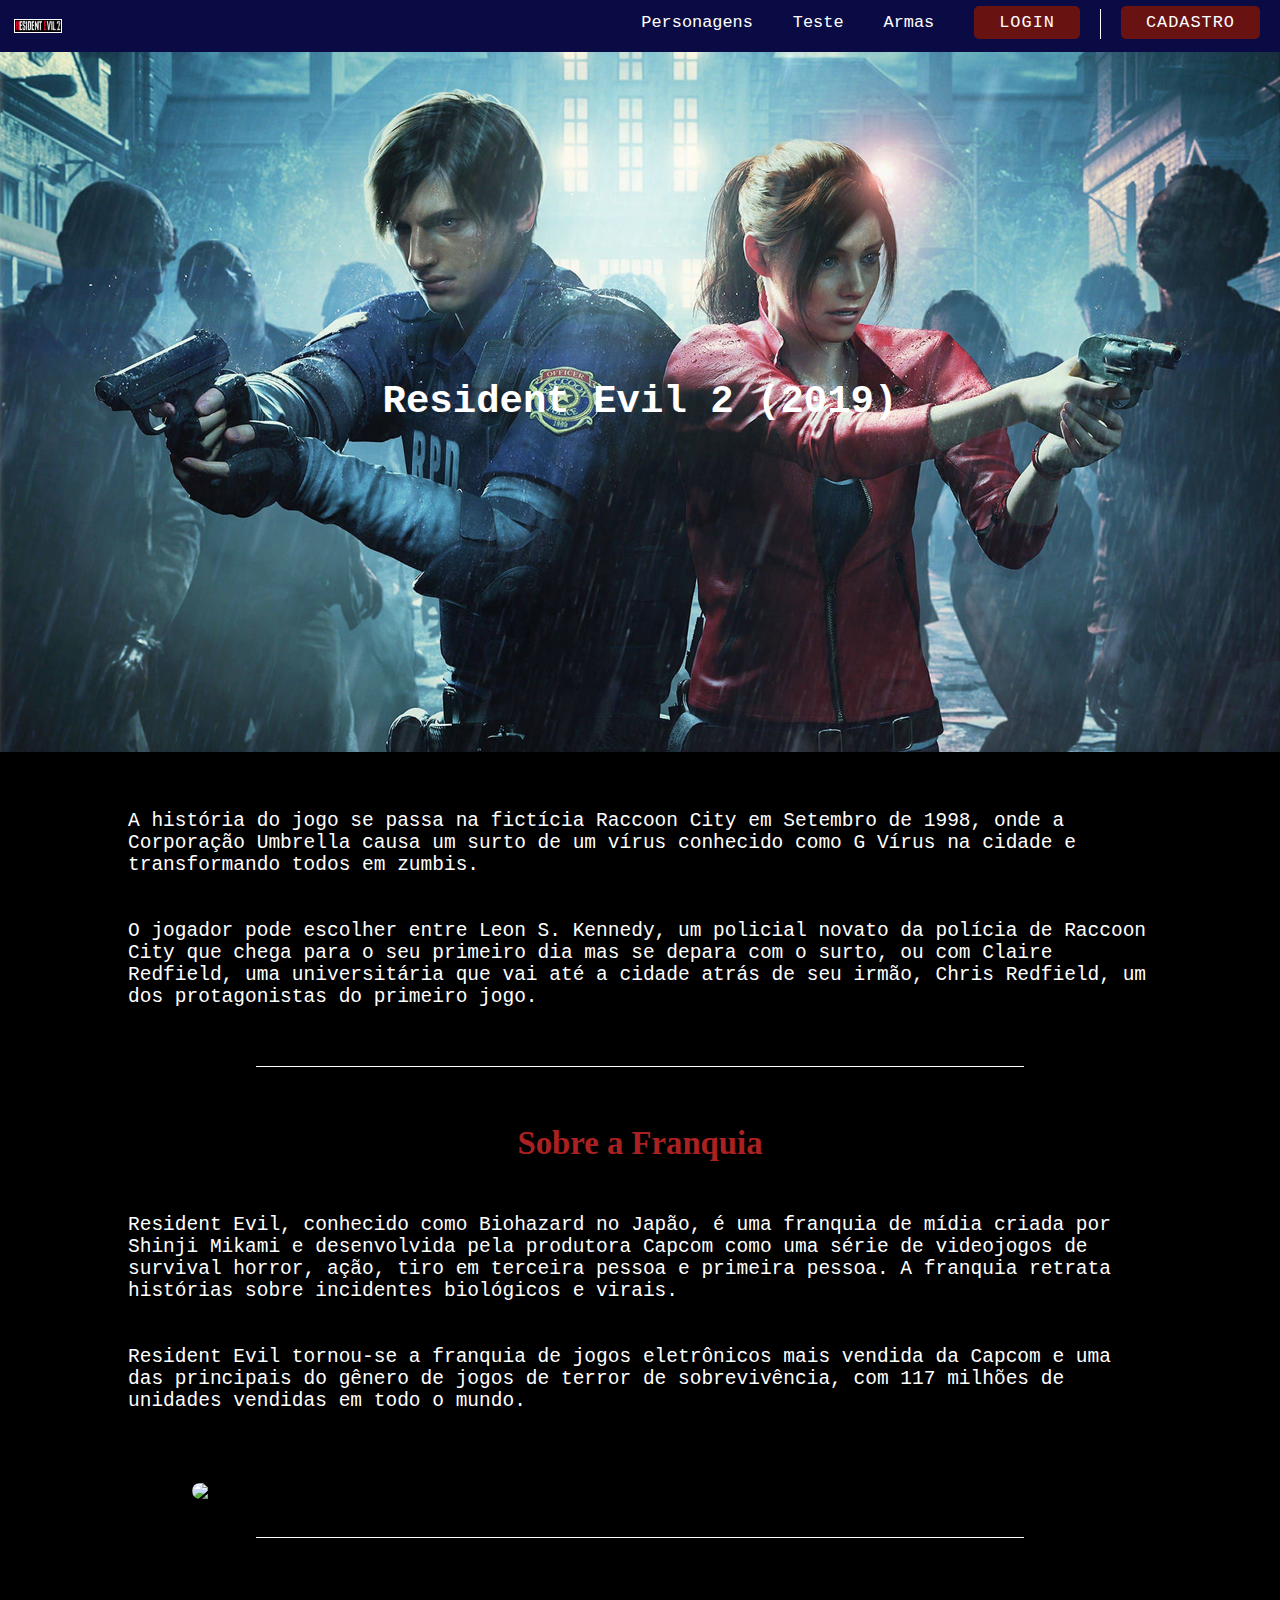
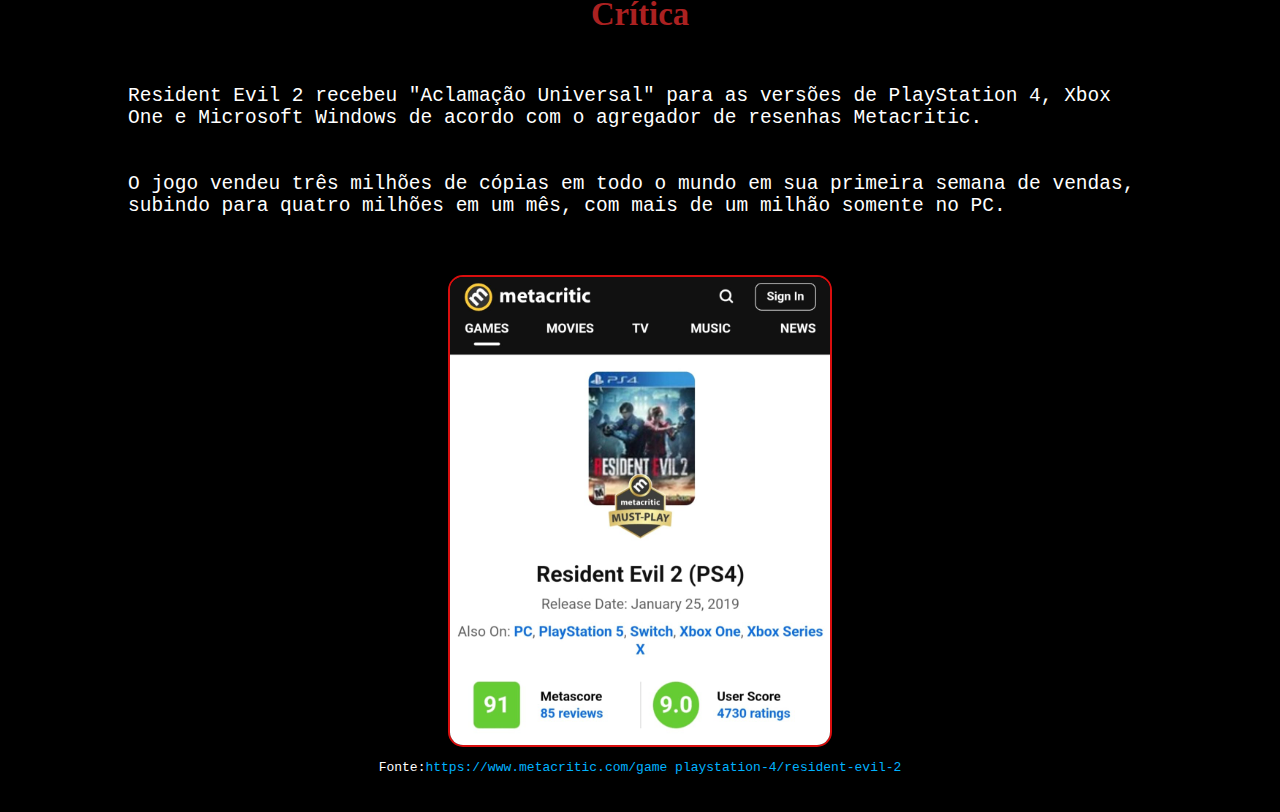
==== commit ead59dc4: "atualizacao na pagina armas e alocacao da api" ====
--- a/site/index.html
+++ b/site/index.html
@@ -20,9 +20,9 @@
                     </a>
                 </div>
                 <ul class="itensNavbar">
-                    <li><a href="Personagens.html">Personagens</a></li>
-                    <li><a href="Teste.html">Teste</a></li>
-                    <li><a href="armas.html">Armas</a></li>
+                    <li><a class="paginas" href="Personagens.html">Personagens</a></li>
+                    <li><a class="paginas" href="Teste.html">Teste</a></li>
+                    <li><a class="paginas" href="armas.html">Armas</a></li>
                     <li><a href="login.html" class="ButtonLoggin">LOGIN</a></li>
                     <div class="separacaoHeader"></div>
                     <li><a href="cadastro.html" class="ButtonLoggin">CADASTRO</a></li>
@@ -60,7 +60,7 @@
                         Resident Evil tornou-se a franquia de jogos eletrônicos mais vendida da Capcom e uma das principais do gênero de jogos de terror de sobrevivência, com 117 milhões de unidades vendidas em todo o mundo.</p>
                 </div>
                 <div class="imgWelcome">
-                    <img src="img/WelcomeRaccoon.jpg" alt="WelcomeRaccoon">
+                    <img src="img/gifIndex.gif" alt="WelcomeRaccoon">
                 </div>
             </div>
             <div class="containerDivisoria"></div>
--- a/site/style.css
+++ b/site/style.css
@@ -1,7 +1,7 @@
 body {
     margin: 0;
     padding: 0;
-    background-color: #1B2124;
+    background-color: #000000;
     font-family: monospace;
 }
 
@@ -19,7 +19,7 @@
     display: flex;
     width: 100%;
     margin: auto;
-    background-color: #0e0f5f;
+    background-color: #0a0b44;
     background-blend-mode: multiply;
     /* position: sticky;
     top: 0; */
@@ -65,6 +65,14 @@
     text-decoration: none;
 }
 
+.itensNavbar a :hover {
+    margin: 20px;
+    font-size: 100%;
+    color: red;
+    transition: 0.5s;
+    text-decoration: none;
+}
+
 .ButtonLoggin {
     cursor: pointer;
     padding: 7px 25px;
@@ -146,10 +154,12 @@
 }
 
 .imgWelcome img {
+    width: 70%;
     margin-top: 4%;
     margin-bottom: 0%;
     display: flex;
     justify-content: center;
+    border-radius: 130px;
 }
 
 .tituloSobreFranquia {
@@ -175,8 +185,8 @@
 
 .containerDivisoria {
     display: flex;
-    width: 70%;
-    margin: 3% 15%;
+    width: 60%;
+    margin: 3% 20%;
     height: 0.5px;
     background: white;
 }
@@ -213,7 +223,9 @@
     margin-top: 3%;
     display: flex;
     justify-content: center;
-    width: 40%;
+    width: 30%;
+    border: 2px solid rgb(218, 14, 14);
+    border-radius: 15px;
 }
 
 .linkCritica {
@@ -243,7 +255,7 @@
     /* background-repeat: no-repeat; */
     width: 100%;
     height: 4250px;
-    background-color: #444444a6;
+    background-color: #444444;
     background-blend-mode: multiply;
 }
 
